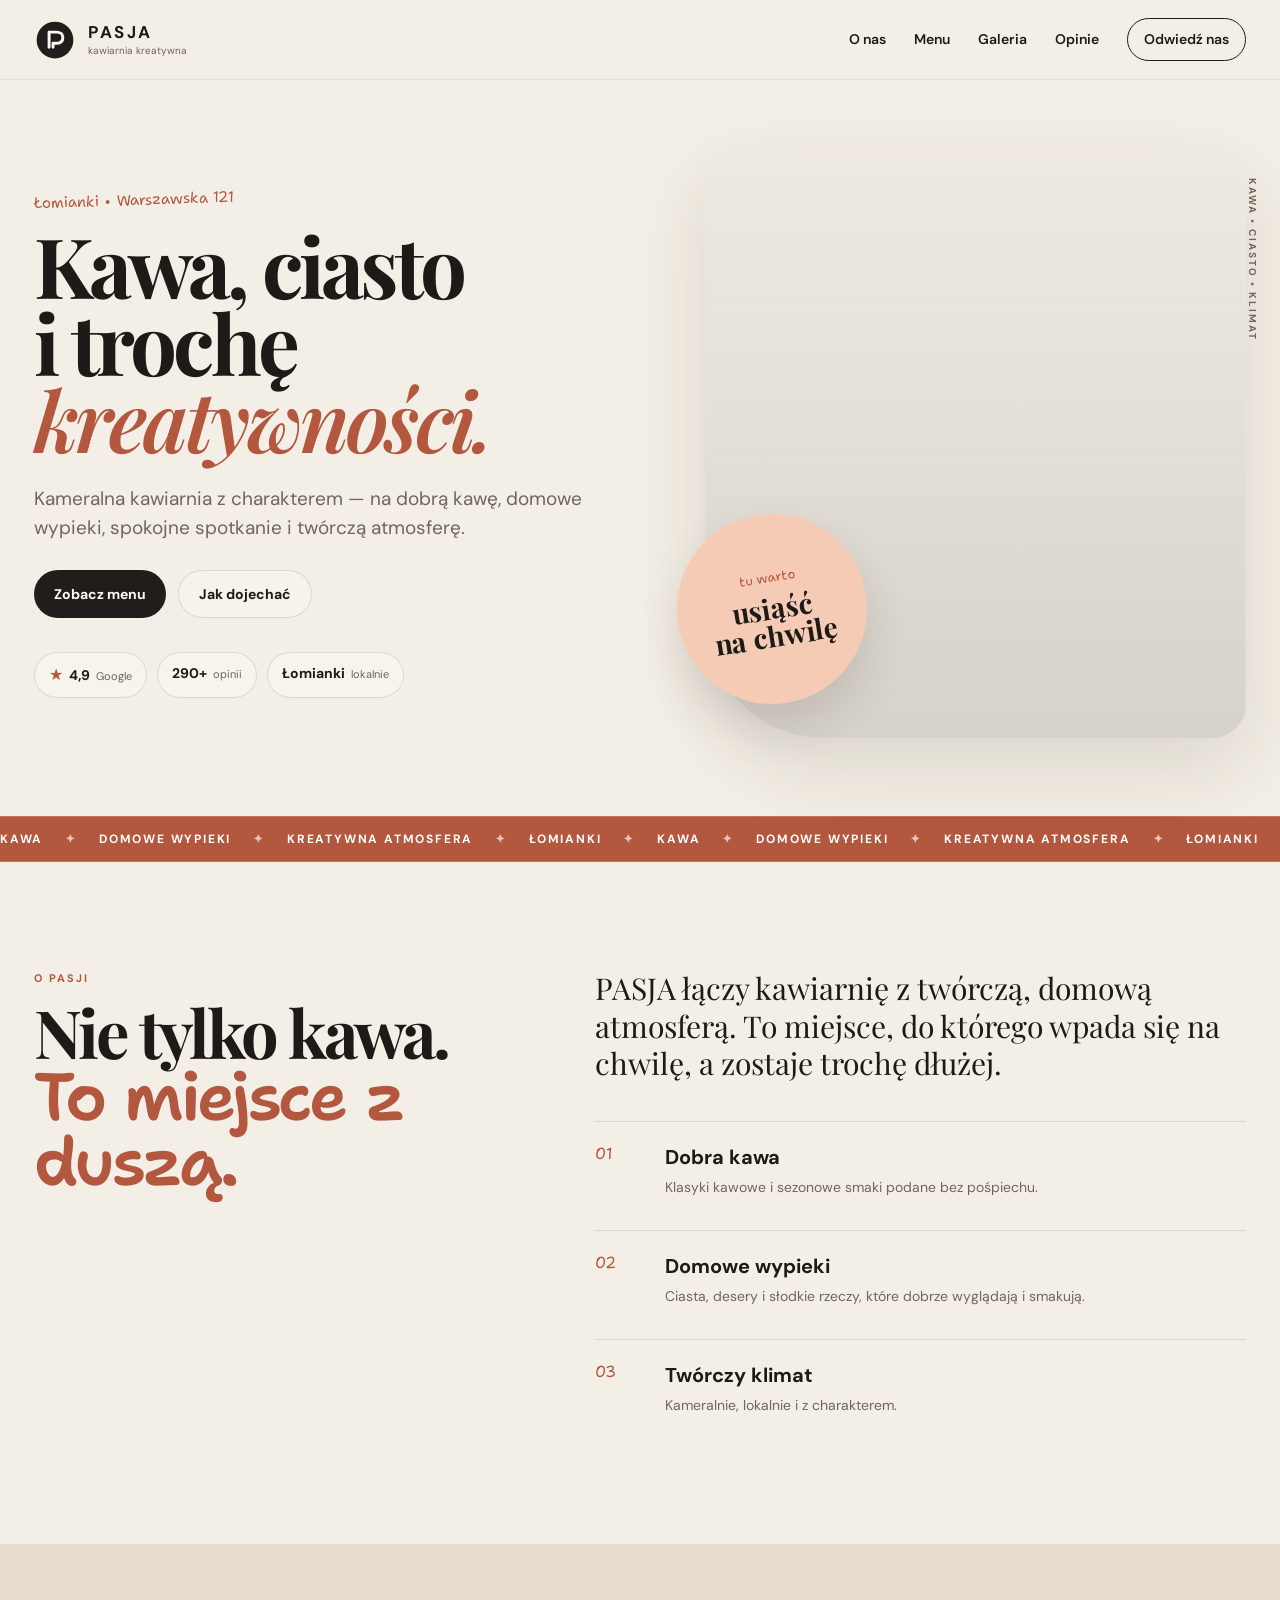
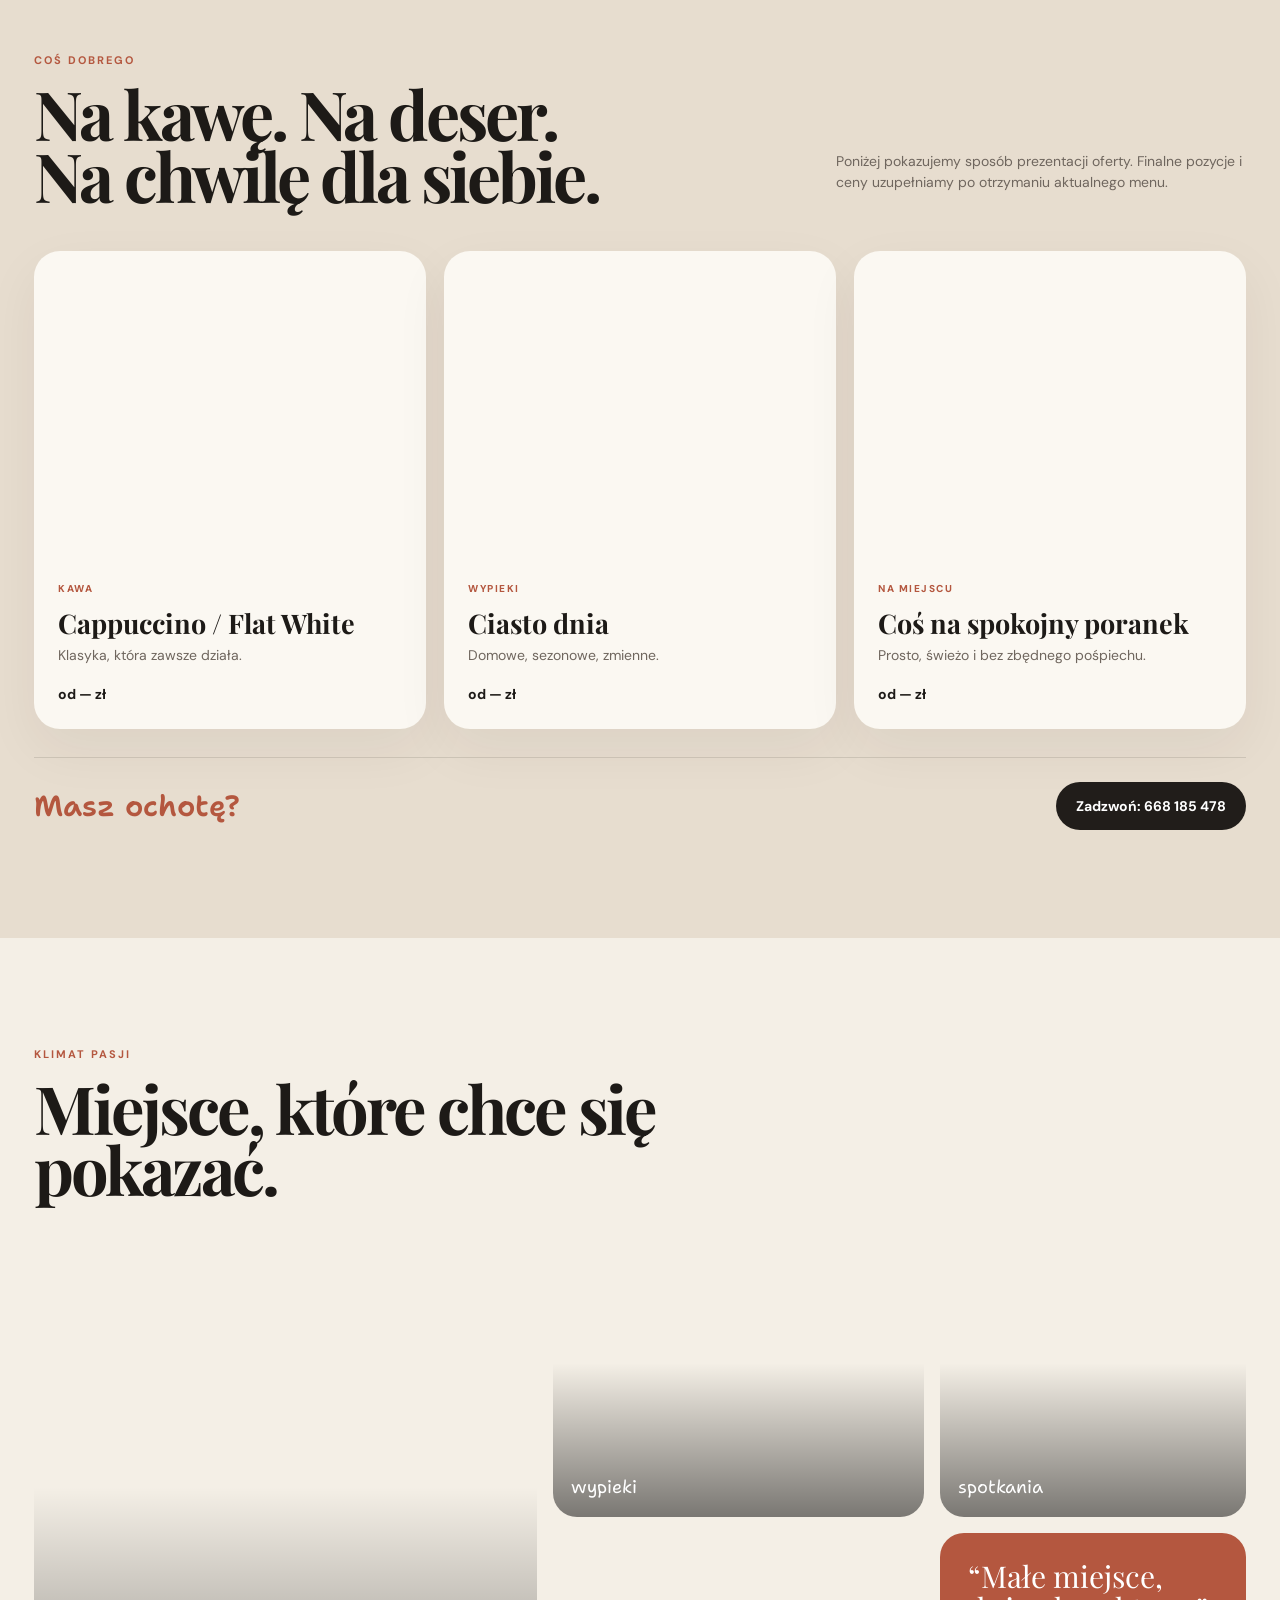
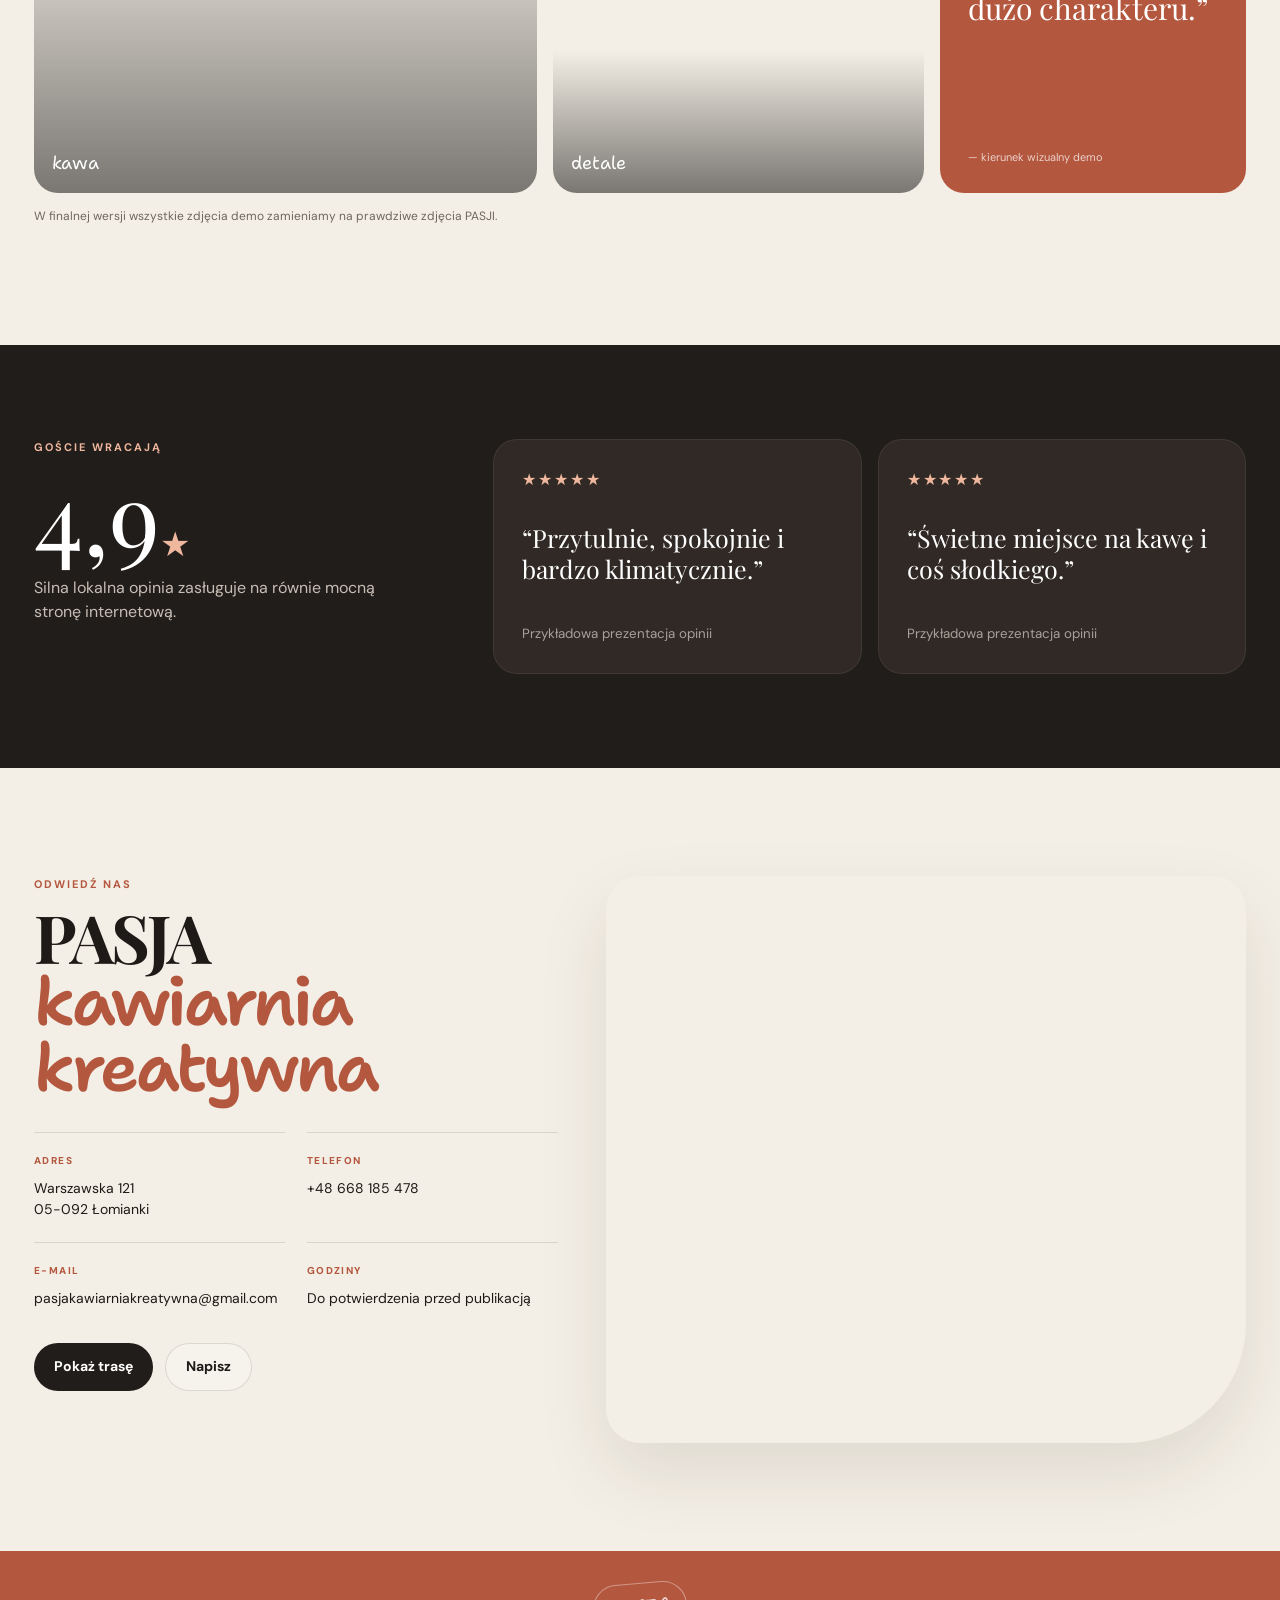
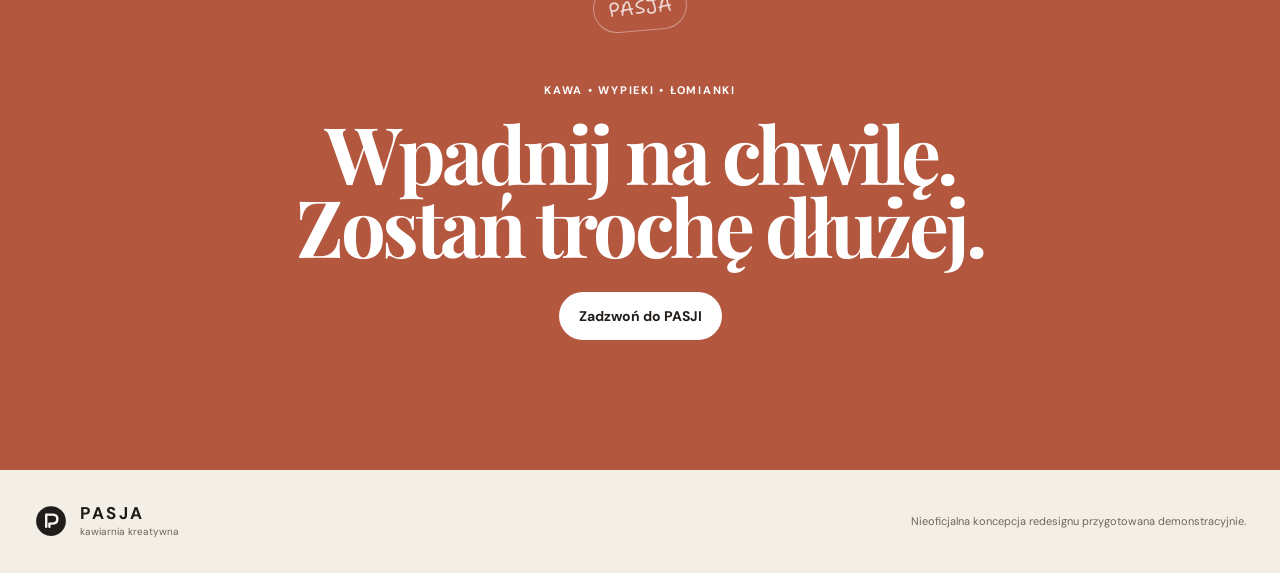
==== index.html @ 84ebc0b0 "Add files via upload" ====
<!DOCTYPE html>
<html lang="pl">
<head>
  <meta charset="UTF-8" />
  <meta name="viewport" content="width=device-width, initial-scale=1.0" />
  <meta name="description" content="PASJA kawiarnia kreatywna — kawa, domowe wypieki i twórcza atmosfera w Łomiankach." />
  <title>PASJA — kawiarnia kreatywna w Łomiankach</title>

  <link rel="preconnect" href="https://fonts.googleapis.com">
  <link rel="preconnect" href="https://fonts.gstatic.com" crossorigin>
  <link href="https://fonts.googleapis.com/css2?family=DM+Sans:wght@400;500;600;700&family=Playfair+Display:ital,wght@0,600;0,700;1,600&family=Shantell+Sans:wght@500;600&display=swap" rel="stylesheet">

  <link rel="stylesheet" href="styles.css" />
</head>
<body>
  <header class="site-header">
    <a class="brand" href="#home" aria-label="PASJA — strona główna">
      <span class="brand-symbol">
        <svg viewBox="0 0 64 64" aria-hidden="true">
          <circle cx="32" cy="32" r="28"></circle>
          <path d="M23 43V20h11c6 0 10 3 10 8 0 6-4 9-11 9h-4v6"></path>
        </svg>
      </span>
      <span class="brand-copy">
        <strong>PASJA</strong>
        <small>kawiarnia kreatywna</small>
      </span>
    </a>

    <button class="nav-toggle" aria-label="Otwórz menu" aria-expanded="false">
      <span></span><span></span>
    </button>

    <nav class="nav">
      <a href="#o-nas">O nas</a>
      <a href="#menu">Menu</a>
      <a href="#galeria">Galeria</a>
      <a href="#opinie">Opinie</a>
      <a href="#kontakt" class="nav-cta">Odwiedź nas</a>
    </nav>
  </header>

  <main>
    <section class="hero" id="home">
      <div class="hero-copy reveal">
        <div class="scribble-tag">Łomianki • Warszawska 121</div>
        <h1>
          Kawa, ciasto<br>
          i trochę <em>kreatywności.</em>
        </h1>
        <p class="hero-lead">
          Kameralna kawiarnia z charakterem — na dobrą kawę, domowe wypieki,
          spokojne spotkanie i twórczą atmosferę.
        </p>

        <div class="hero-actions">
          <a href="#menu" class="btn btn-primary">Zobacz menu</a>
          <a href="#kontakt" class="btn btn-ghost">Jak dojechać</a>
        </div>

        <div class="hero-meta">
          <div class="meta-pill"><span>★</span><strong>4,9</strong><small>Google</small></div>
          <div class="meta-pill"><strong>290+</strong><small>opinii</small></div>
          <div class="meta-pill"><strong>Łomianki</strong><small>lokalnie</small></div>
        </div>
      </div>

      <div class="hero-media reveal">
        <div class="hero-main-photo"></div>
        <div class="hero-sticker">
          <span class="sticker-small">tu warto</span>
          <strong>usiąść<br>na chwilę</strong>
        </div>
        <div class="hero-note">kawa • ciasto • klimat</div>
      </div>
    </section>

    <section class="marquee-wrap" aria-hidden="true">
      <div class="marquee">
        <span>KAWA</span><i>✦</i><span>DOMOWE WYPIEKI</span><i>✦</i><span>KREATYWNA ATMOSFERA</span><i>✦</i><span>ŁOMIANKI</span><i>✦</i>
        <span>KAWA</span><i>✦</i><span>DOMOWE WYPIEKI</span><i>✦</i><span>KREATYWNA ATMOSFERA</span><i>✦</i><span>ŁOMIANKI</span><i>✦</i>
      </div>
    </section>

    <section class="section intro" id="o-nas">
      <div class="intro-left reveal">
        <p class="eyebrow">O PASJI</p>
        <h2>Nie tylko kawa.<br><span class="hand">To miejsce z duszą.</span></h2>
      </div>

      <div class="intro-right reveal">
        <p class="large-copy">
          PASJA łączy kawiarnię z twórczą, domową atmosferą. To miejsce,
          do którego wpada się na chwilę, a zostaje trochę dłużej.
        </p>

        <div class="feature-list">
          <article>
            <span class="feature-no">01</span>
            <div>
              <h3>Dobra kawa</h3>
              <p>Klasyki kawowe i sezonowe smaki podane bez pośpiechu.</p>
            </div>
          </article>
          <article>
            <span class="feature-no">02</span>
            <div>
              <h3>Domowe wypieki</h3>
              <p>Ciasta, desery i słodkie rzeczy, które dobrze wyglądają i smakują.</p>
            </div>
          </article>
          <article>
            <span class="feature-no">03</span>
            <div>
              <h3>Twórczy klimat</h3>
              <p>Kameralnie, lokalnie i z charakterem.</p>
            </div>
          </article>
        </div>
      </div>
    </section>

    <section class="section menu-section" id="menu">
      <div class="menu-heading reveal">
        <div>
          <p class="eyebrow">COŚ DOBREGO</p>
          <h2>Na kawę. Na deser.<br>Na chwilę dla siebie.</h2>
        </div>
        <p class="menu-note">
          Poniżej pokazujemy sposób prezentacji oferty.
          Finalne pozycje i ceny uzupełniamy po otrzymaniu aktualnego menu.
        </p>
      </div>

      <div class="menu-grid">
        <article class="dish-card reveal">
          <div class="dish-photo dish-coffee"></div>
          <div class="dish-copy">
            <span>KAWA</span>
            <h3>Cappuccino / Flat White</h3>
            <p>Klasyka, która zawsze działa.</p>
            <strong>od — zł</strong>
          </div>
        </article>

        <article class="dish-card reveal">
          <div class="dish-photo dish-cake"></div>
          <div class="dish-copy">
            <span>WYPIEKI</span>
            <h3>Ciasto dnia</h3>
            <p>Domowe, sezonowe, zmienne.</p>
            <strong>od — zł</strong>
          </div>
        </article>

        <article class="dish-card reveal">
          <div class="dish-photo dish-brunch"></div>
          <div class="dish-copy">
            <span>NA MIEJSCU</span>
            <h3>Coś na spokojny poranek</h3>
            <p>Prosto, świeżo i bez zbędnego pośpiechu.</p>
            <strong>od — zł</strong>
          </div>
        </article>
      </div>

      <div class="menu-cta reveal">
        <span class="hand">Masz ochotę?</span>
        <a href="tel:+48668185478" class="btn btn-primary">Zadzwoń: 668 185 478</a>
      </div>
    </section>

    <section class="section gallery-section" id="galeria">
      <div class="gallery-heading reveal">
        <p class="eyebrow">KLIMAT PASJI</p>
        <h2>Miejsce, które chce się pokazać.</h2>
      </div>

      <div class="editorial-grid">
        <figure class="shot shot-a reveal"><span>kawa</span></figure>
        <figure class="shot shot-b reveal"><span>wypieki</span></figure>
        <figure class="shot shot-c reveal"><span>spotkania</span></figure>
        <figure class="shot shot-d reveal"><span>detale</span></figure>
        <div class="quote-tile reveal">
          <p>“Małe miejsce,<br>dużo charakteru.”</p>
          <span>— kierunek wizualny demo</span>
        </div>
      </div>

      <p class="photo-note">
        W finalnej wersji wszystkie zdjęcia demo zamieniamy na prawdziwe zdjęcia PASJI.
      </p>
    </section>

    <section class="reviews" id="opinie">
      <div class="reviews-inner">
        <div class="review-score reveal">
          <p class="eyebrow light">GOŚCIE WRACAJĄ</p>
          <div class="score">4,9<span>★</span></div>
          <p>Silna lokalna opinia zasługuje na równie mocną stronę internetową.</p>
        </div>

        <div class="review-stack">
          <article class="review-card reveal">
            <span class="stars">★★★★★</span>
            <blockquote>“Przytulnie, spokojnie i bardzo klimatycznie.”</blockquote>
            <small>Przykładowa prezentacja opinii</small>
          </article>
          <article class="review-card reveal">
            <span class="stars">★★★★★</span>
            <blockquote>“Świetne miejsce na kawę i coś słodkiego.”</blockquote>
            <small>Przykładowa prezentacja opinii</small>
          </article>
        </div>
      </div>
    </section>

    <section class="section visit" id="kontakt">
      <div class="visit-copy reveal">
        <p class="eyebrow">ODWIEDŹ NAS</p>
        <h2>PASJA<br><span class="hand">kawiarnia kreatywna</span></h2>

        <div class="visit-info">
          <div>
            <span>ADRES</span>
            <p>Warszawska 121<br>05-092 Łomianki</p>
          </div>
          <div>
            <span>TELEFON</span>
            <p><a href="tel:+48668185478">+48 668 185 478</a></p>
          </div>
          <div>
            <span>E-MAIL</span>
            <p><a href="mailto:pasjakawiarniakreatywna@gmail.com">pasjakawiarniakreatywna@gmail.com</a></p>
          </div>
          <div>
            <span>GODZINY</span>
            <p>Do potwierdzenia przed publikacją</p>
          </div>
        </div>

        <div class="hero-actions">
          <a class="btn btn-primary" target="_blank" rel="noopener"
             href="https://www.google.com/maps/search/?api=1&query=Warszawska+121+Lomianki">
            Pokaż trasę
          </a>
          <a class="btn btn-ghost" href="mailto:pasjakawiarniakreatywna@gmail.com">Napisz</a>
        </div>
      </div>

      <div class="map-frame reveal">
        <iframe
          title="Mapa — PASJA kawiarnia kreatywna"
          src="https://www.google.com/maps?q=Warszawska%20121%2C%20%C5%81omianki&output=embed"
          loading="lazy"
          referrerpolicy="no-referrer-when-downgrade"></iframe>
      </div>
    </section>

    <section class="closing">
      <div class="closing-doodle">PASJA</div>
      <p>kawa • wypieki • Łomianki</p>
      <h2>Wpadnij na chwilę.<br>Zostań trochę dłużej.</h2>
      <a href="tel:+48668185478" class="btn btn-light">Zadzwoń do PASJI</a>
    </section>
  </main>

  <footer class="site-footer">
    <div class="brand">
      <span class="brand-symbol small">
        <svg viewBox="0 0 64 64" aria-hidden="true">
          <circle cx="32" cy="32" r="28"></circle>
          <path d="M23 43V20h11c6 0 10 3 10 8 0 6-4 9-11 9h-4v6"></path>
        </svg>
      </span>
      <span class="brand-copy">
        <strong>PASJA</strong>
        <small>kawiarnia kreatywna</small>
      </span>
    </div>

    <p>Nieoficjalna koncepcja redesignu przygotowana demonstracyjnie.</p>
  </footer>

  <div class="mobile-bar">
    <a href="tel:+48668185478">Zadzwoń</a>
    <a href="#menu">Menu</a>
    <a target="_blank" rel="noopener" href="https://www.google.com/maps/search/?api=1&query=Warszawska+121+Lomianki">Trasa</a>
  </div>

  <script src="script.js"></script>
</body>
</html>
---- styles.css ----
*{box-sizing:border-box}
:root{
  --bg:#f4efe6;
  --paper:#fbf8f2;
  --ink:#1d1a17;
  --muted:#6f665e;
  --accent:#b4573f;
  --accent2:#d89a73;
  --dark:#211d1a;
  --line:rgba(29,26,23,.12);
}
html{scroll-behavior:smooth}
body{
  margin:0;
  background:var(--bg);
  color:var(--ink);
  font-family:"DM Sans",sans-serif;
  line-height:1.5;
  overflow-x:hidden;
}
a{color:inherit}
.site-header{
  max-width:1320px;
  margin:auto;
  padding:18px 34px;
  display:flex;
  align-items:center;
  justify-content:space-between;
  position:sticky;
  top:0;
  z-index:40;
  background:rgba(244,239,230,.86);
  backdrop-filter:blur(14px);
  border-bottom:1px solid rgba(29,26,23,.08);
}
.brand{
  display:flex;
  align-items:center;
  gap:12px;
  text-decoration:none;
}
.brand-symbol{
  width:42px;height:42px;display:block
}
.brand-symbol svg{width:100%;height:100%}
.brand-symbol circle{fill:var(--dark)}
.brand-symbol path{
  fill:none;
  stroke:var(--paper);
  stroke-width:4.5;
  stroke-linecap:round;
  stroke-linejoin:round
}
.brand-symbol.small{width:34px;height:34px}
.brand-copy{display:flex;flex-direction:column;line-height:1}
.brand-copy strong{font-size:17px;letter-spacing:.16em}
.brand-copy small{font-size:10px;margin-top:5px;color:#6c6259}
.nav{display:flex;align-items:center;gap:28px}
.nav a{text-decoration:none;font-size:14px;font-weight:600}
.nav-cta{border:1px solid var(--ink);padding:10px 16px;border-radius:999px}
.nav-toggle{display:none;width:42px;height:42px;border:0;background:none;position:relative}
.nav-toggle span{position:absolute;left:9px;right:9px;height:2px;background:var(--ink)}
.nav-toggle span:first-child{top:16px}
.nav-toggle span:last-child{top:24px}

.hero{
  max-width:1320px;
  margin:auto;
  padding:68px 34px 78px;
  display:grid;
  grid-template-columns:1.06fr .94fr;
  gap:62px;
  align-items:center;
}
.scribble-tag{
  display:inline-block;
  font-family:"Shantell Sans",cursive;
  color:var(--accent);
  font-size:15px;
  transform:rotate(-2deg);
  margin-bottom:16px;
}
.hero h1,.section h2,.closing h2{
  font-family:"Playfair Display",serif;
  font-size:clamp(54px,6.5vw,94px);
  line-height:.92;
  letter-spacing:-.045em;
  margin:0;
}
.hero h1 em{font-weight:600;color:var(--accent)}
.hero-lead{
  max-width:600px;
  font-size:19px;
  color:var(--muted);
  margin:28px 0 28px;
}
.hero-actions{display:flex;gap:12px;flex-wrap:wrap}
.btn{
  display:inline-flex;
  align-items:center;
  justify-content:center;
  min-height:48px;
  padding:0 20px;
  border-radius:999px;
  text-decoration:none;
  font-weight:700;
  font-size:14px;
  transition:.22s ease;
}
.btn:hover{transform:translateY(-2px)}
.btn-primary{background:var(--dark);color:#fff}
.btn-ghost{border:1px solid var(--line);background:rgba(255,255,255,.24)}
.btn-light{background:#fff;color:var(--dark)}
.hero-meta{display:flex;gap:10px;flex-wrap:wrap;margin-top:34px}
.meta-pill{
  border:1px solid var(--line);
  border-radius:999px;
  padding:10px 14px;
  display:flex;
  align-items:baseline;
  gap:6px;
  background:rgba(255,255,255,.28);
}
.meta-pill span{color:var(--accent)}
.meta-pill strong{font-size:14px}
.meta-pill small{font-size:11px;color:var(--muted)}
.hero-media{position:relative;min-height:590px}
.hero-main-photo{
  height:590px;
  border-radius:34px 34px 34px 120px;
  background:
    linear-gradient(180deg,rgba(0,0,0,.02),rgba(0,0,0,.12)),
    url("https://images.unsplash.com/photo-1511081692775-05d0f180a065?auto=format&fit=crop&w=1200&q=88");
  background-size:cover;
  background-position:center;
  box-shadow:0 30px 80px rgba(41,30,22,.12);
}
.hero-sticker{
  position:absolute;
  left:-28px;
  bottom:34px;
  width:190px;height:190px;
  border-radius:50%;
  background:#f6cbb5;
  display:flex;
  flex-direction:column;
  align-items:center;
  justify-content:center;
  transform:rotate(-9deg);
  text-align:center;
  box-shadow:0 22px 45px rgba(50,34,24,.13);
}
.sticker-small{
  font-family:"Shantell Sans",cursive;
  font-size:13px;
  color:var(--accent)
}
.hero-sticker strong{
  font-family:"Playfair Display",serif;
  font-size:28px;
  line-height:1;
  margin-top:6px;
}
.hero-note{
  position:absolute;
  right:-14px;
  top:30px;
  writing-mode:vertical-rl;
  text-transform:uppercase;
  letter-spacing:.2em;
  font-size:10px;
  font-weight:700;
  color:var(--muted);
}
.marquee-wrap{
  overflow:hidden;
  background:var(--accent);
  color:#fff;
  border-top:1px solid rgba(255,255,255,.18);
  border-bottom:1px solid rgba(255,255,255,.18);
}
.marquee{
  display:flex;
  gap:22px;
  width:max-content;
  padding:13px 0;
  animation:marquee 28s linear infinite;
  font-size:12px;
  letter-spacing:.15em;
  font-weight:700;
}
.marquee i{font-style:normal;opacity:.65}
@keyframes marquee{to{transform:translateX(-50%)}}

.section{max-width:1320px;margin:auto;padding:108px 34px}
.eyebrow{
  font-size:11px;
  letter-spacing:.18em;
  text-transform:uppercase;
  font-weight:700;
  color:var(--accent);
  margin:0 0 14px;
}
.intro{
  display:grid;
  grid-template-columns:.85fr 1.15fr;
  gap:80px;
  align-items:start;
}
.intro h2{font-size:clamp(42px,5.2vw,68px)}
.hand{
  font-family:"Shantell Sans",cursive;
  color:var(--accent);
  font-weight:600;
}
.large-copy{
  font-family:"Playfair Display",serif;
  font-size:30px;
  line-height:1.25;
  margin:0 0 38px;
}
.feature-list{display:grid;gap:12px}
.feature-list article{
  display:grid;
  grid-template-columns:54px 1fr;
  gap:16px;
  padding:20px 0;
  border-top:1px solid var(--line);
}
.feature-no{
  font-family:"Shantell Sans",cursive;
  color:var(--accent);
  font-size:16px
}
.feature-list h3{font-size:20px;margin:0 0 5px}
.feature-list p{margin:0;color:var(--muted);font-size:14px}

.menu-section{max-width:none;background:#e7ddcf}
.menu-section>*{max-width:1252px;margin-left:auto;margin-right:auto}
.menu-heading{
  display:flex;
  justify-content:space-between;
  gap:40px;
  align-items:end;
}
.menu-heading h2{font-size:clamp(44px,5.3vw,70px)}
.menu-note{max-width:410px;font-size:14px;color:var(--muted)}
.menu-grid{
  display:grid;
  grid-template-columns:repeat(3,1fr);
  gap:18px;
  margin-top:44px;
}
.dish-card{
  background:var(--paper);
  border-radius:26px;
  overflow:hidden;
  box-shadow:0 20px 55px rgba(55,38,27,.06);
}
.dish-photo{height:300px;background-size:cover;background-position:center}
.dish-coffee{background-image:url("https://images.unsplash.com/photo-1497636577773-f1231844b336?auto=format&fit=crop&w=900&q=88")}
.dish-cake{background-image:url("https://images.unsplash.com/photo-1486427944299-d1955d23e34d?auto=format&fit=crop&w=900&q=88")}
.dish-brunch{background-image:url("https://images.unsplash.com/photo-1525351484163-7529414344d8?auto=format&fit=crop&w=900&q=88")}
.dish-copy{padding:24px}
.dish-copy span{font-size:10px;letter-spacing:.15em;color:var(--accent);font-weight:800}
.dish-copy h3{font-family:"Playfair Display",serif;font-size:27px;line-height:1.05;margin:10px 0 8px}
.dish-copy p{margin:0;color:var(--muted);font-size:14px}
.dish-copy strong{display:block;margin-top:18px;font-size:14px}
.menu-cta{
  margin-top:28px;
  padding:24px 0 0;
  border-top:1px solid rgba(29,26,23,.12);
  display:flex;
  align-items:center;
  justify-content:space-between;
}
.menu-cta .hand{font-size:29px}

.gallery-heading{max-width:800px;margin-bottom:38px}
.gallery-heading h2{font-size:clamp(44px,5.2vw,70px)}
.editorial-grid{
  display:grid;
  grid-template-columns:1.15fr .85fr .7fr;
  grid-template-rows:280px 260px;
  gap:16px;
}
.shot{
  margin:0;
  border-radius:24px;
  background-size:cover;
  background-position:center;
  position:relative;
  overflow:hidden;
}
.shot:after{
  content:"";
  position:absolute;inset:0;
  background:linear-gradient(180deg,transparent 45%,rgba(0,0,0,.5))
}
.shot span{
  position:absolute;
  left:18px;bottom:16px;
  z-index:2;
  color:#fff;
  font-family:"Shantell Sans",cursive;
  font-size:18px
}
.shot-a{
  grid-row:1/3;
  background-image:url("https://images.unsplash.com/photo-1442512595331-e89e73853f31?auto=format&fit=crop&w=1200&q=88")
}
.shot-b{background-image:url("https://images.unsplash.com/photo-1519915028121-7d3463d20b13?auto=format&fit=crop&w=900&q=88")}
.shot-c{background-image:url("https://images.unsplash.com/photo-1521017432531-fbd92d768814?auto=format&fit=crop&w=900&q=88")}
.shot-d{background-image:url("https://images.unsplash.com/photo-1554118811-1e0d58224f24?auto=format&fit=crop&w=900&q=88")}
.quote-tile{
  background:var(--accent);
  color:#fff;
  border-radius:24px;
  padding:28px;
  display:flex;
  flex-direction:column;
  justify-content:space-between;
}
.quote-tile p{
  font-family:"Playfair Display",serif;
  font-size:30px;
  line-height:1.05;
  margin:0;
}
.quote-tile span{font-size:11px;opacity:.72}
.photo-note{font-size:12px;color:var(--muted);margin-top:14px}

.reviews{
  background:var(--dark);
  color:#fff;
  padding:94px 34px;
}
.reviews-inner{
  max-width:1252px;
  margin:auto;
  display:grid;
  grid-template-columns:.7fr 1.3fr;
  gap:54px;
}
.eyebrow.light{color:#efb79d}
.score{
  font-family:"Playfair Display",serif;
  font-size:100px;
  line-height:.9;
}
.score span{font-size:34px;color:#efb79d}
.review-score p:last-child{max-width:360px;color:#c7bdb5}
.review-stack{display:grid;grid-template-columns:repeat(2,1fr);gap:16px}
.review-card{
  background:#302925;
  border:1px solid rgba(255,255,255,.07);
  border-radius:24px;
  padding:28px;
}
.stars{color:#efb79d;letter-spacing:.12em}
.review-card blockquote{
  font-family:"Playfair Display",serif;
  font-size:25px;
  line-height:1.25;
  margin:30px 0 36px;
}
.review-card small{color:#aaa099}

.visit{
  display:grid;
  grid-template-columns:.9fr 1.1fr;
  gap:48px;
  align-items:stretch;
}
.visit h2{font-size:clamp(48px,5.2vw,72px)}
.visit-info{
  margin:34px 0;
  display:grid;
  grid-template-columns:1fr 1fr;
  gap:22px;
}
.visit-info>div{
  border-top:1px solid var(--line);
  padding-top:14px;
}
.visit-info span{
  font-size:10px;
  letter-spacing:.14em;
  color:var(--accent);
  font-weight:800
}
.visit-info p{margin:7px 0 0;font-size:14px}
.visit-info a{text-decoration:none}
.map-frame{
  min-height:560px;
  border-radius:34px 34px 120px 34px;
  overflow:hidden;
  box-shadow:0 30px 70px rgba(42,30,22,.1);
}
.map-frame iframe{width:100%;height:100%;border:0;min-height:560px}

.closing{
  position:relative;
  overflow:hidden;
  background:var(--accent);
  color:#fff;
  text-align:center;
  padding:120px 22px 130px;
}
.closing-doodle{
  position:absolute;
  left:50%;
  top:32px;
  transform:translateX(-50%) rotate(-5deg);
  font-family:"Shantell Sans",cursive;
  font-size:20px;
  opacity:.75;
  border:1px solid rgba(255,255,255,.5);
  border-radius:999px;
  padding:8px 14px;
}
.closing>p{font-size:11px;letter-spacing:.16em;text-transform:uppercase;font-weight:700}
.closing h2{
  font-size:clamp(50px,6.2vw,82px);
  max-width:900px;
  margin:18px auto 30px;
}
.site-footer{
  max-width:1320px;
  margin:auto;
  padding:32px 34px;
  display:flex;
  justify-content:space-between;
  align-items:center;
}
.site-footer p{font-size:11px;color:var(--muted)}
.mobile-bar{display:none}

.reveal{
  opacity:0;
  transform:translateY(18px);
  transition:opacity .7s ease, transform .7s ease;
}
.reveal.in{
  opacity:1;
  transform:translateY(0)
}

@media (max-width: 920px){
  .site-header{padding:14px 18px}
  .nav-toggle{display:block}
  .nav{
    display:none;
    position:absolute;
    top:72px;left:14px;right:14px;
    background:var(--paper);
    border:1px solid var(--line);
    border-radius:18px;
    padding:18px;
    flex-direction:column;
    align-items:stretch;
    box-shadow:0 22px 60px rgba(40,30,23,.13)
  }
  .nav.open{display:flex}
  .hero{
    grid-template-columns:1fr;
    padding:48px 18px 54px;
    gap:38px
  }
  .hero h1{font-size:clamp(54px,14vw,76px)}
  .hero-media{min-height:470px}
  .hero-main-photo{height:470px;border-radius:28px 28px 28px 88px}
  .hero-sticker{width:150px;height:150px;left:-2px;bottom:22px}
  .hero-sticker strong{font-size:23px}
  .hero-note{right:4px}
  .section{padding:78px 18px}
  .intro{grid-template-columns:1fr;gap:34px}
  .menu-heading{display:block}
  .menu-note{margin-top:16px}
  .menu-grid{grid-template-columns:1fr}
  .dish-photo{height:260px}
  .menu-cta{align-items:flex-start;gap:18px;flex-direction:column}
  .editorial-grid{
    grid-template-columns:1fr 1fr;
    grid-template-rows:300px 220px 220px
  }
  .shot-a{grid-column:1/3;grid-row:auto}
  .quote-tile{grid-column:1/3}
  .reviews{padding:72px 18px}
  .reviews-inner{grid-template-columns:1fr}
  .review-stack{grid-template-columns:1fr}
  .visit{grid-template-columns:1fr}
  .visit-info{grid-template-columns:1fr}
  .map-frame{min-height:440px;border-radius:28px 28px 84px 28px}
  .map-frame iframe{min-height:440px}
  .site-footer{
    padding:28px 18px 90px;
    display:block
  }
  .site-footer p{margin-top:16px}
  .mobile-bar{
    position:fixed;
    left:10px;right:10px;bottom:10px;
    z-index:70;
    display:grid;
    grid-template-columns:repeat(3,1fr);
    background:rgba(33,29,26,.94);
    backdrop-filter:blur(12px);
    border-radius:18px;
    overflow:hidden;
    box-shadow:0 14px 40px rgba(0,0,0,.22)
  }
  .mobile-bar a{
    color:#fff;
    text-align:center;
    text-decoration:none;
    padding:14px 8px;
    font-size:13px;
    font-weight:700;
    border-right:1px solid rgba(255,255,255,.12)
  }
  .mobile-bar a:last-child{border-right:0}
}

@media (prefers-reduced-motion: reduce){
  html{scroll-behavior:auto}
  .marquee{animation:none}
  .reveal{opacity:1;transform:none;transition:none}
}
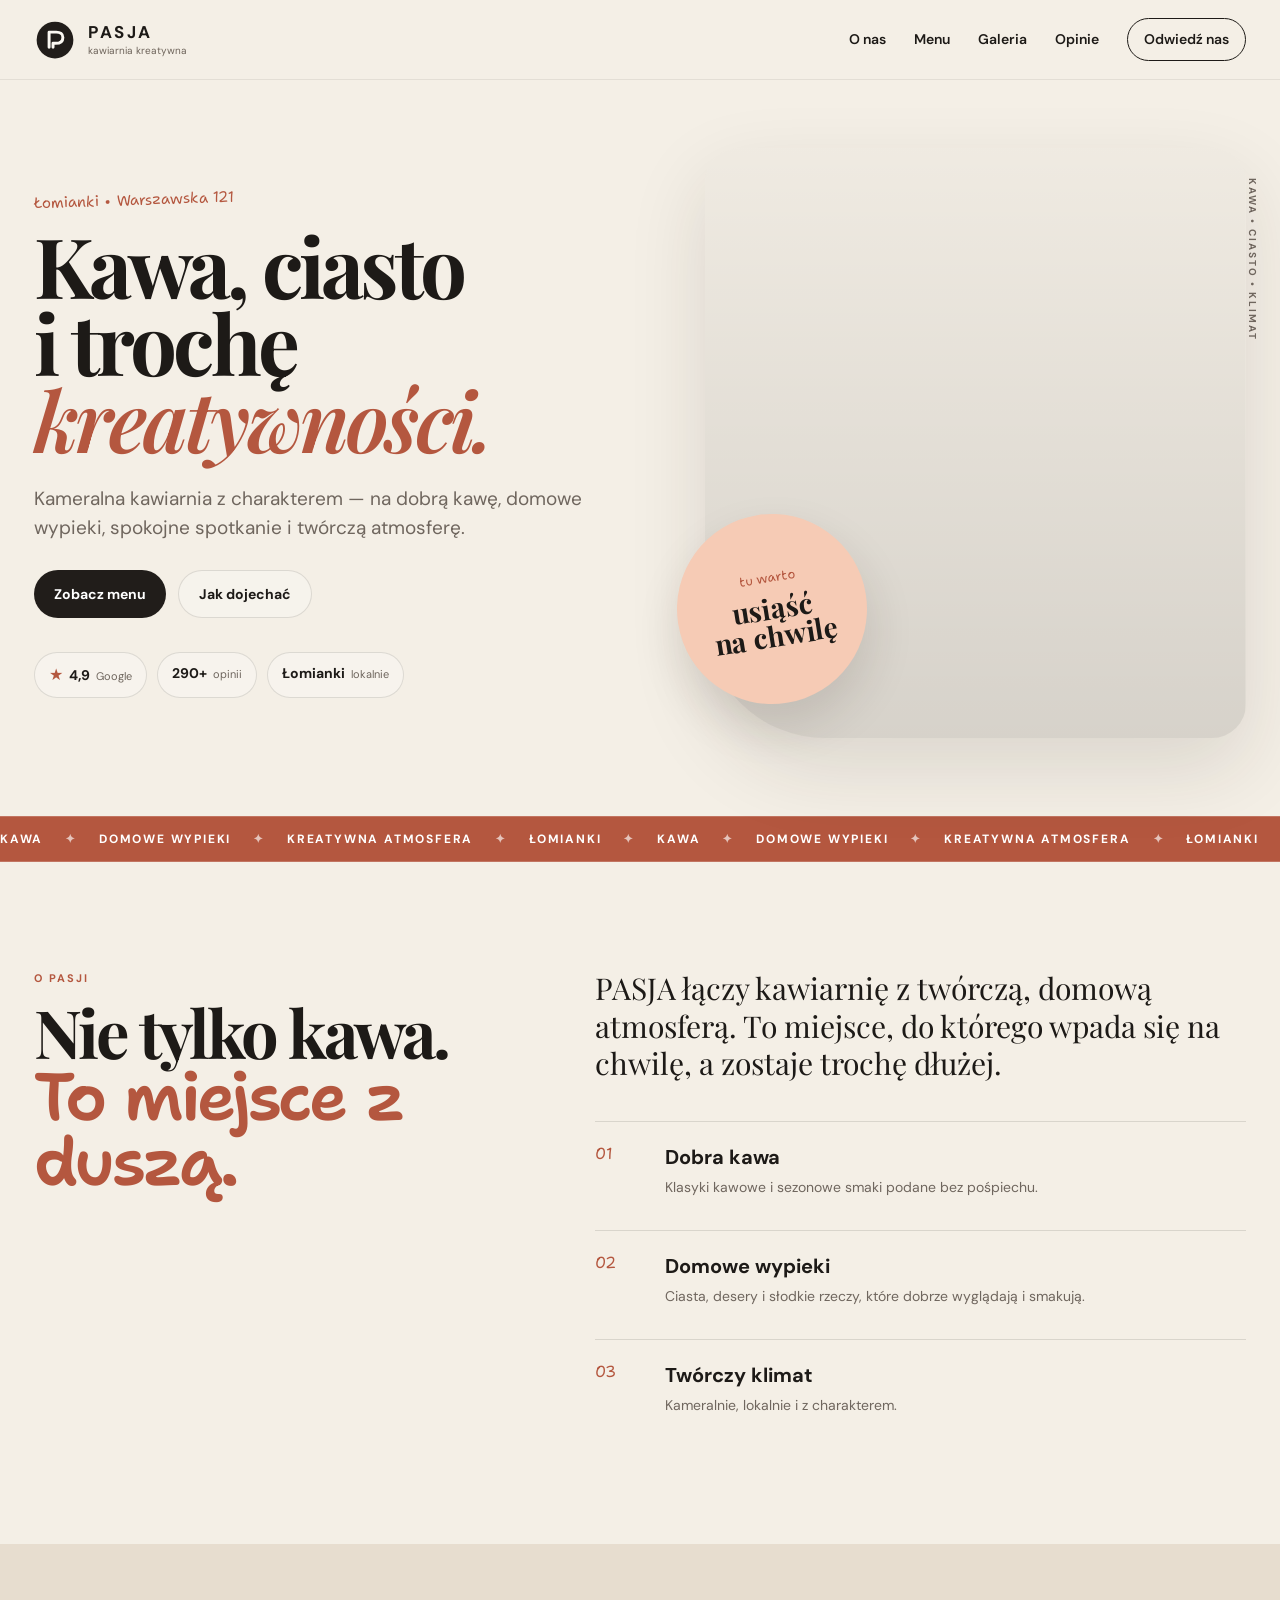
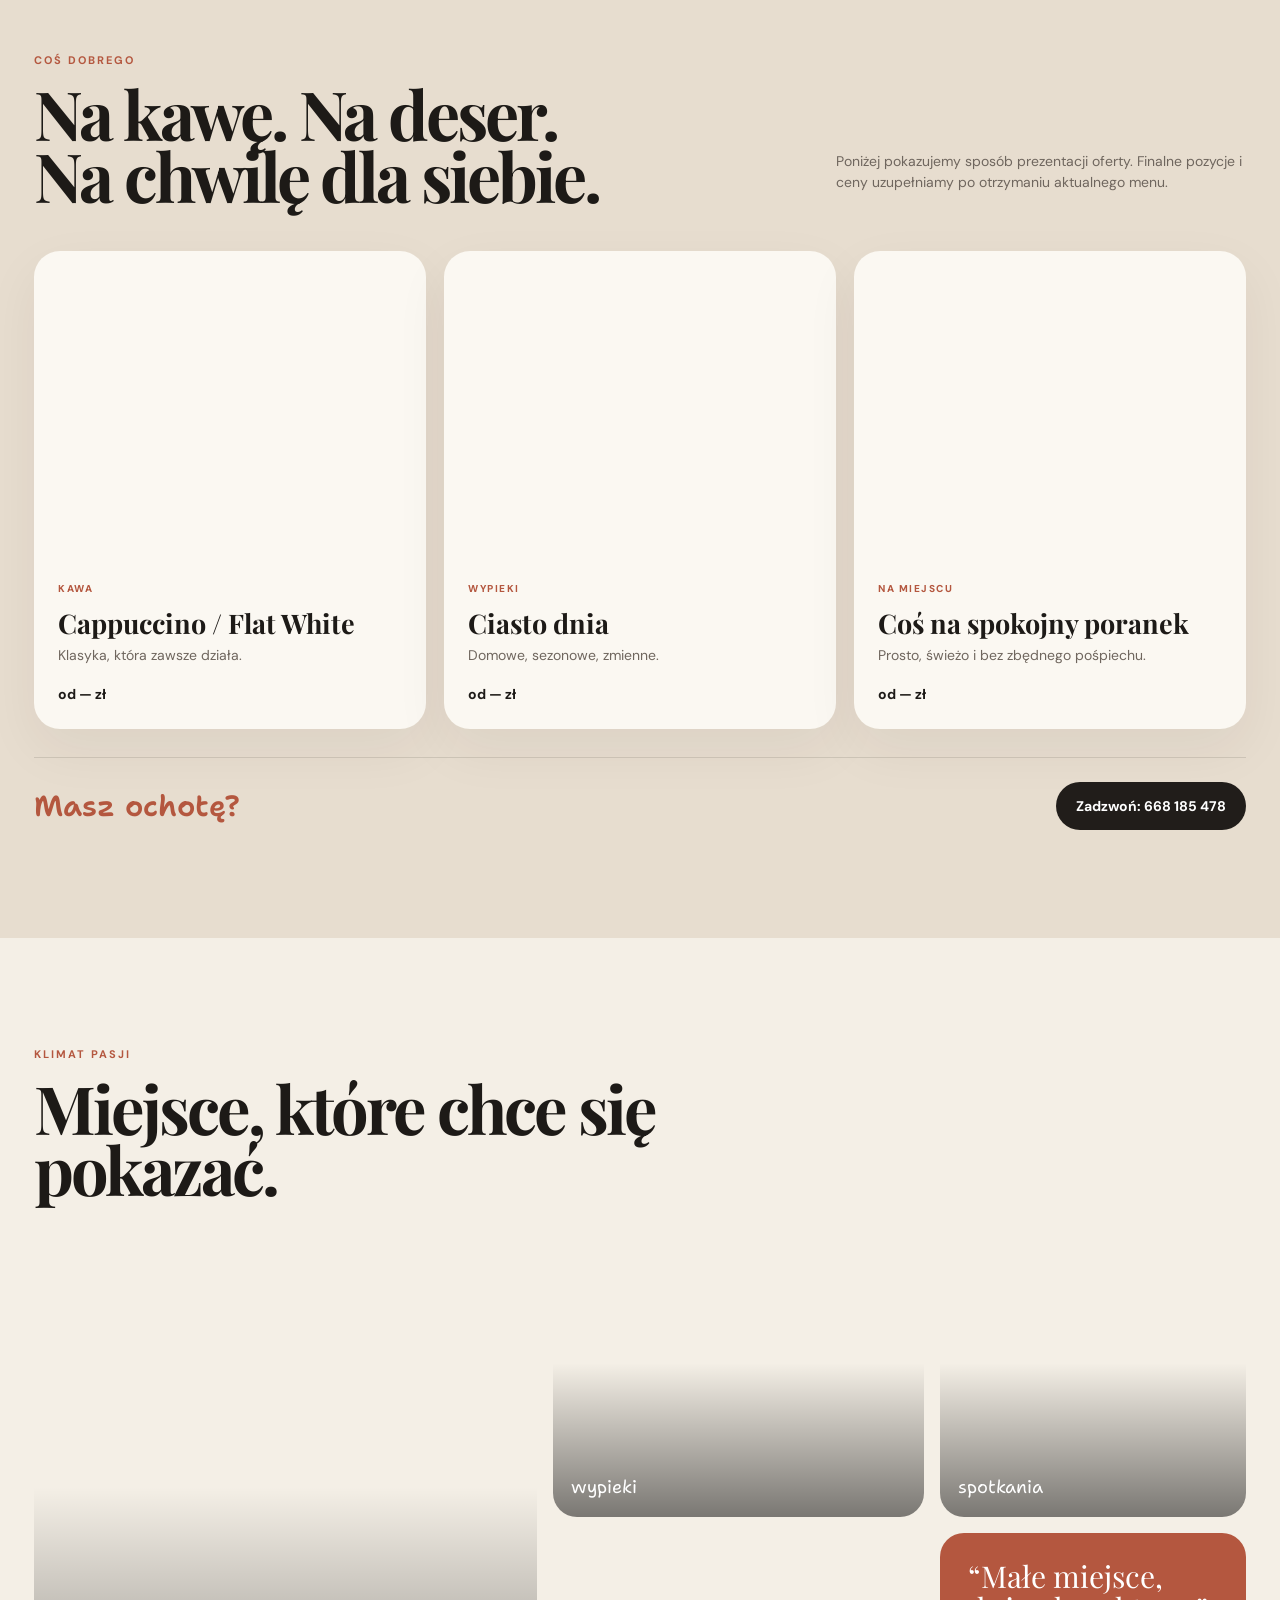
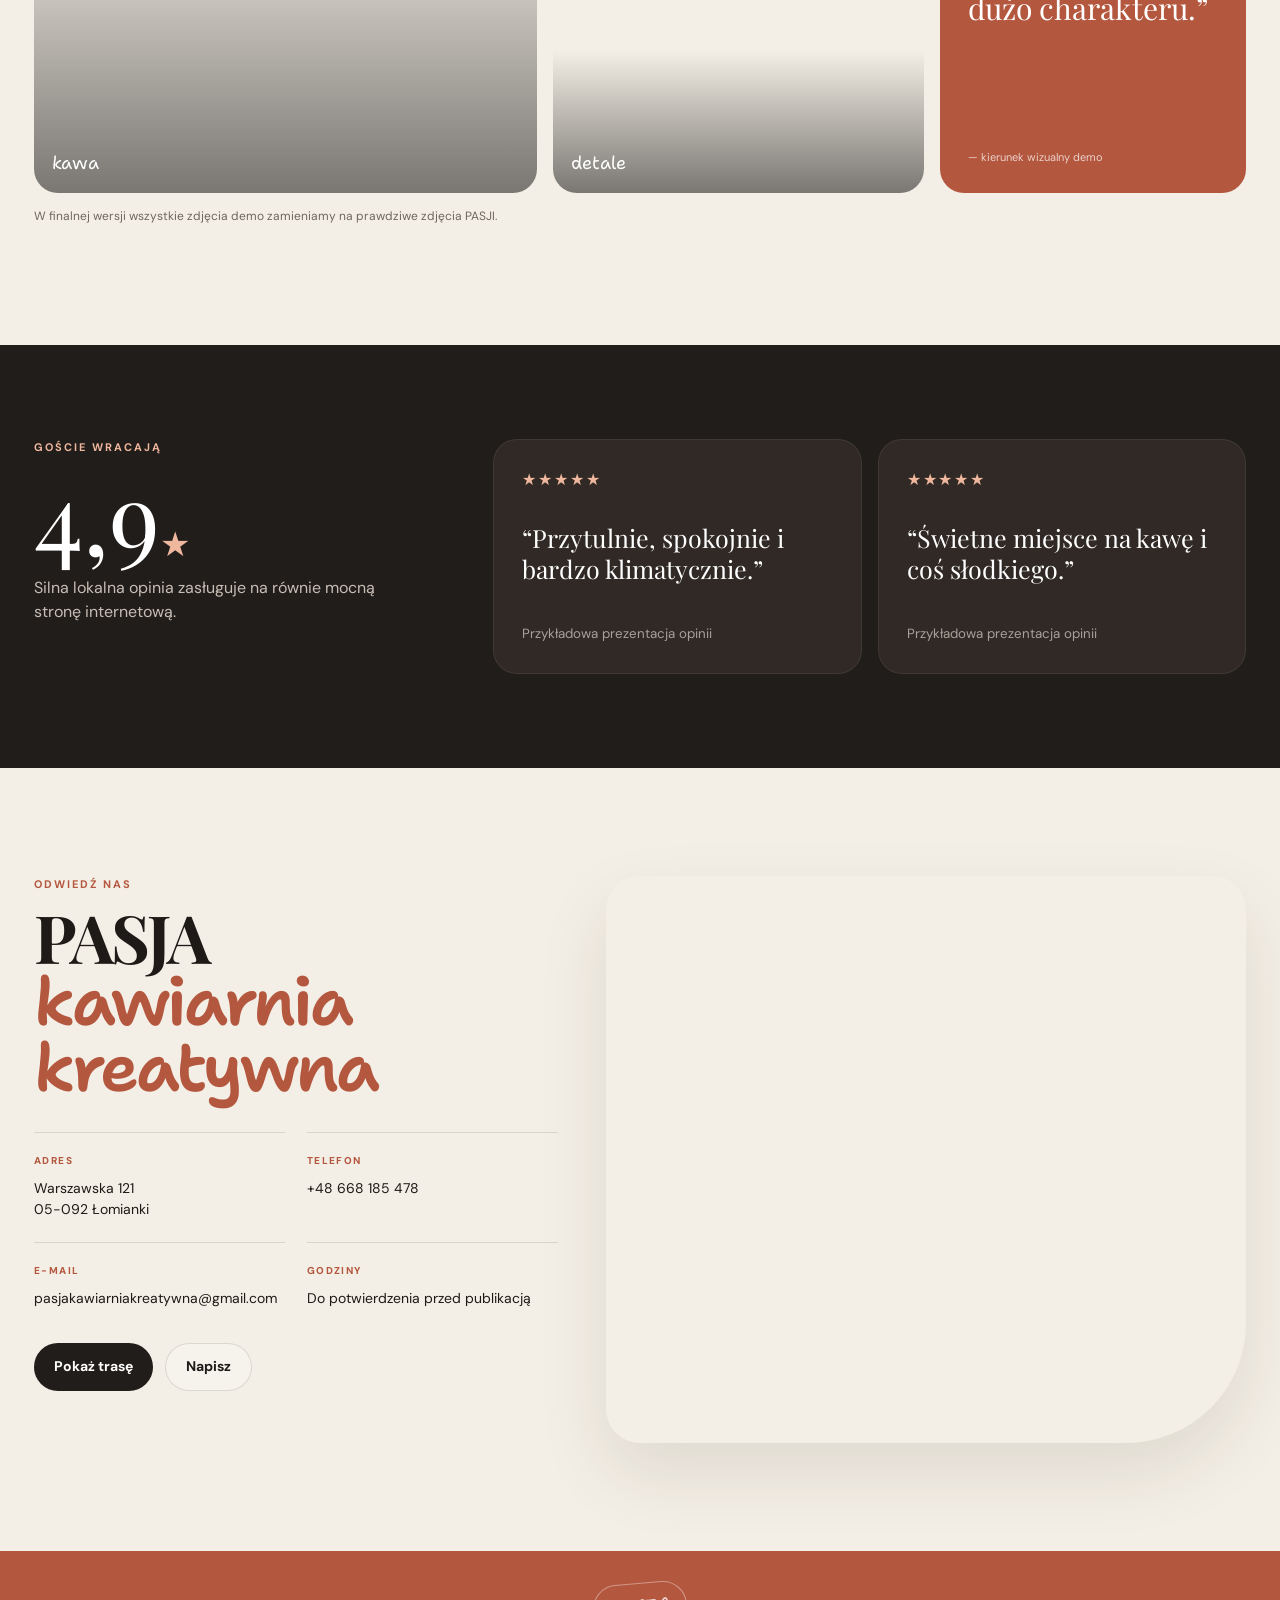
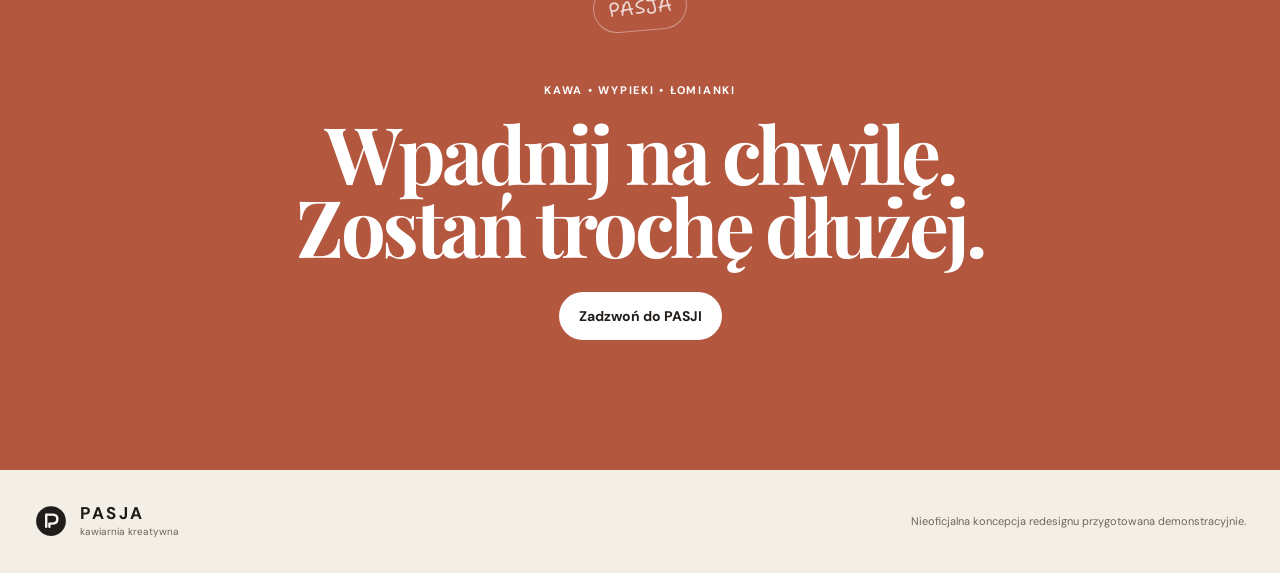
==== commit f1770ebe: "Add files via upload" ====
--- a/index.html
+++ b/index.html
@@ -76,9 +76,19 @@
     </section>
 
     <section class="marquee-wrap" aria-hidden="true">
-      <div class="marquee">
-        <span>KAWA</span><i>✦</i><span>DOMOWE WYPIEKI</span><i>✦</i><span>KREATYWNA ATMOSFERA</span><i>✦</i><span>ŁOMIANKI</span><i>✦</i>
-        <span>KAWA</span><i>✦</i><span>DOMOWE WYPIEKI</span><i>✦</i><span>KREATYWNA ATMOSFERA</span><i>✦</i><span>ŁOMIANKI</span><i>✦</i>
+      <div class="marquee-track">
+        <div class="marquee-group">
+          <span>KAWA</span><i>✦</i><span>DOMOWE WYPIEKI</span><i>✦</i><span>KREATYWNA ATMOSFERA</span><i>✦</i><span>ŁOMIANKI</span><i>✦</i>
+        </div>
+        <div class="marquee-group">
+          <span>KAWA</span><i>✦</i><span>DOMOWE WYPIEKI</span><i>✦</i><span>KREATYWNA ATMOSFERA</span><i>✦</i><span>ŁOMIANKI</span><i>✦</i>
+        </div>
+        <div class="marquee-group">
+          <span>KAWA</span><i>✦</i><span>DOMOWE WYPIEKI</span><i>✦</i><span>KREATYWNA ATMOSFERA</span><i>✦</i><span>ŁOMIANKI</span><i>✦</i>
+        </div>
+        <div class="marquee-group">
+          <span>KAWA</span><i>✦</i><span>DOMOWE WYPIEKI</span><i>✦</i><span>KREATYWNA ATMOSFERA</span><i>✦</i><span>ŁOMIANKI</span><i>✦</i>
+        </div>
       </div>
     </section>
 
--- a/styles.css
+++ b/styles.css
@@ -179,18 +179,26 @@
   border-top:1px solid rgba(255,255,255,.18);
   border-bottom:1px solid rgba(255,255,255,.18);
 }
-.marquee{
-  display:flex;
-  gap:22px;
+.marquee-track{
+  display:flex;
   width:max-content;
   padding:13px 0;
-  animation:marquee 28s linear infinite;
+  animation:marqueeLoop 30s linear infinite;
   font-size:12px;
   letter-spacing:.15em;
   font-weight:700;
-}
-.marquee i{font-style:normal;opacity:.65}
-@keyframes marquee{to{transform:translateX(-50%)}}
+  will-change:transform;
+}
+.marquee-group{
+  display:flex;
+  align-items:center;
+  gap:22px;
+  flex-shrink:0;
+  padding-right:22px;
+  white-space:nowrap;
+}
+.marquee-group i{font-style:normal;opacity:.65}
+@keyframes marqueeLoop{to{transform:translateX(-25%)}}
 
 .section{max-width:1320px;margin:auto;padding:108px 34px}
 .eyebrow{
@@ -524,6 +532,132 @@
 
 @media (prefers-reduced-motion: reduce){
   html{scroll-behavior:auto}
-  .marquee{animation:none}
+  .marquee-track{animation:none}
   .reveal{opacity:1;transform:none;transition:none}
 }
+
+
+/* ---------- V3 mobile polish ---------- */
+@media (max-width: 920px){
+  body{padding-bottom:76px}
+
+  .site-header{
+    padding:10px 16px;
+    min-height:68px;
+  }
+  .brand-symbol{width:36px;height:36px}
+  .brand-copy strong{font-size:15px}
+  .brand-copy small{font-size:9px;margin-top:4px}
+  .nav-toggle{width:38px;height:38px}
+
+  .hero{
+    padding:30px 18px 42px;
+    gap:28px;
+  }
+  .scribble-tag{
+    margin-bottom:10px;
+    font-size:13px;
+  }
+  .hero h1{
+    font-size:clamp(43px,11.5vw,58px);
+    line-height:.94;
+    letter-spacing:-.04em;
+  }
+  .hero-lead{
+    font-size:16px;
+    line-height:1.55;
+    margin:20px 0;
+  }
+  .btn{
+    min-height:44px;
+    padding:0 17px;
+    font-size:13px;
+  }
+  .hero-meta{
+    margin-top:20px;
+    gap:7px;
+  }
+  .meta-pill{
+    padding:8px 11px;
+  }
+  .meta-pill strong{font-size:13px}
+  .meta-pill small{font-size:10px}
+
+  .hero-media{
+    min-height:355px;
+    margin-top:2px;
+  }
+  .hero-main-photo{
+    height:355px;
+    border-radius:24px 24px 24px 68px;
+  }
+  .hero-sticker{
+    width:122px;
+    height:122px;
+    left:-2px;
+    bottom:16px;
+  }
+  .sticker-small{font-size:11px}
+  .hero-sticker strong{font-size:20px}
+  .hero-note{display:none}
+
+  .marquee-track{
+    padding:11px 0;
+    font-size:11px;
+  }
+  .marquee-group{
+    gap:18px;
+    padding-right:18px;
+  }
+
+  .section{padding:58px 18px}
+  .intro{gap:24px}
+  .intro h2{font-size:clamp(40px,10.8vw,54px)}
+  .large-copy{font-size:25px;margin-bottom:28px}
+  .feature-list article{padding:16px 0}
+
+  .menu-heading h2,
+  .gallery-heading h2{
+    font-size:clamp(40px,10.8vw,54px);
+  }
+  .menu-grid{margin-top:30px}
+  .dish-photo{height:230px}
+  .dish-copy{padding:20px}
+  .dish-copy h3{font-size:24px}
+  .menu-cta .hand{font-size:24px}
+
+  .editorial-grid{
+    grid-template-rows:245px 190px 190px;
+    gap:12px;
+  }
+  .shot,.quote-tile{border-radius:18px}
+
+  .reviews{padding:58px 18px 64px}
+  .reviews-inner{gap:30px}
+  .score{font-size:78px}
+  .score span{font-size:28px}
+  .review-card{padding:22px}
+  .review-card blockquote{
+    font-size:21px;
+    margin:22px 0 24px;
+  }
+
+  .visit h2{font-size:clamp(42px,11vw,58px)}
+  .visit-info{gap:16px;margin:26px 0}
+  .visit-info p{font-size:13px;overflow-wrap:anywhere}
+  .map-frame{min-height:380px;border-radius:24px 24px 68px 24px}
+  .map-frame iframe{min-height:380px}
+
+  .mobile-bar{
+    left:12px;
+    right:12px;
+    bottom:8px;
+    border-radius:16px;
+    min-height:54px;
+  }
+  .mobile-bar a{
+    padding:11px 7px;
+    font-size:12px;
+  }
+  .site-footer{padding-bottom:96px}
+}
